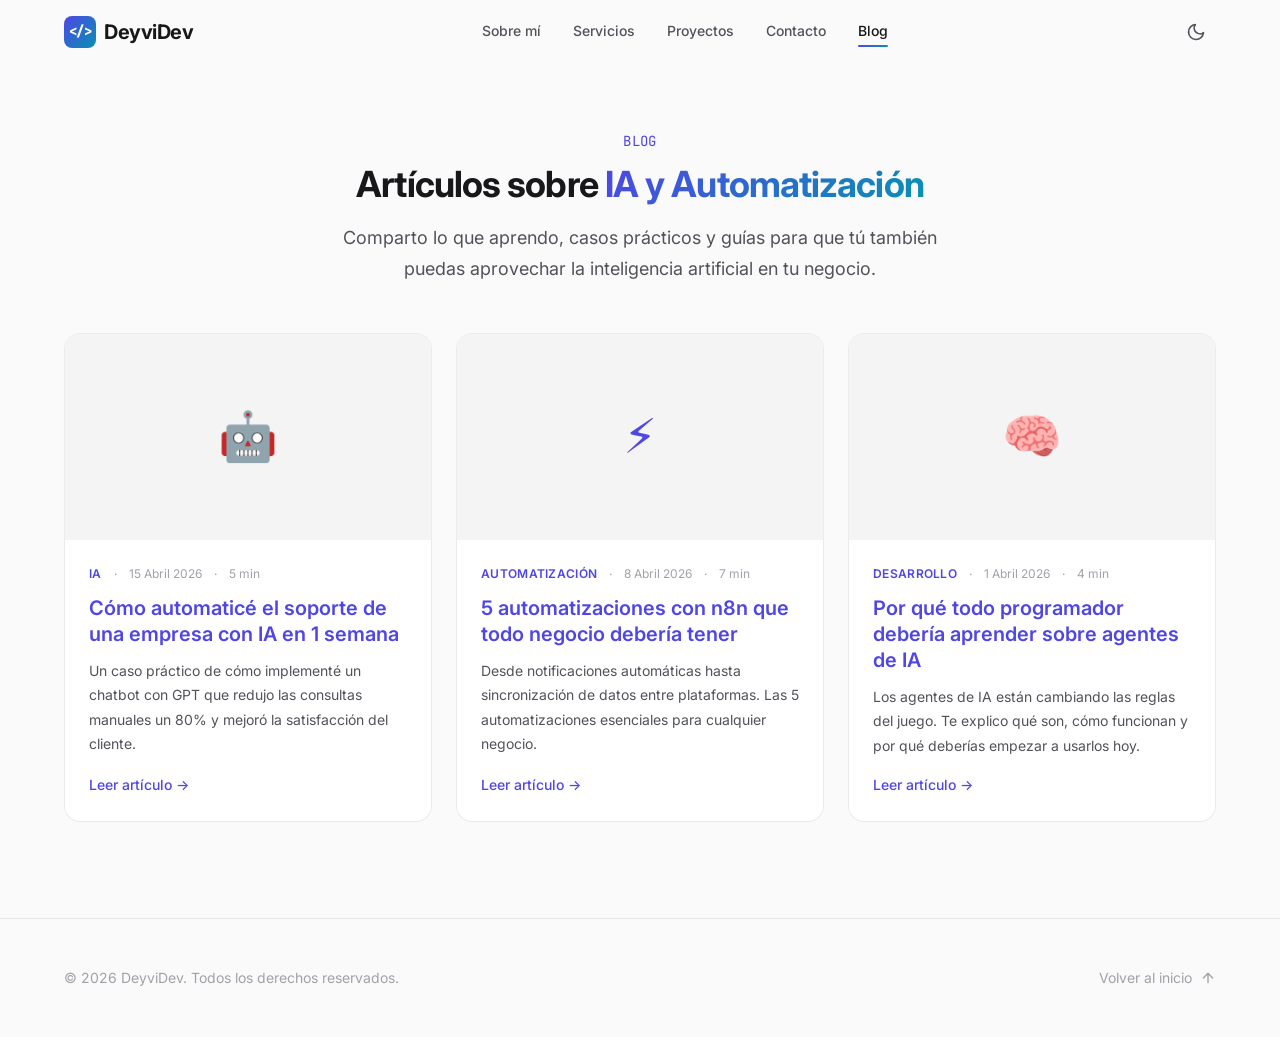
==== blog/index.html @ 37d95450 "Initial commit: portfolio site Static HTML/CSS/JS portfolio, previously deployed manually to Netlify" ====
<!DOCTYPE html>
<html lang="es" data-theme="dark">
<head>
  <meta charset="UTF-8">
  <meta name="viewport" content="width=device-width, initial-scale=1.0">
  <title>Blog — DeyviDev</title>
  <meta name="description" content="Artículos sobre IA, automatizaciones, desarrollo web y tecnología.">

  <link rel="icon" href="data:image/svg+xml,<svg xmlns='http://www.w3.org/2000/svg' viewBox='0 0 100 100'><text y='.9em' font-size='90'>⚡</text></svg>">

  <!-- Google AdSense -->
  <script async src="https://pagead2.googlesyndication.com/pagead/js/adsbygoogle.js?client=ca-pub-6408965175568821"
       crossorigin="anonymous"></script>

  <link rel="preconnect" href="https://fonts.googleapis.com">
  <link rel="preconnect" href="https://fonts.gstatic.com" crossorigin>
  <link href="https://fonts.googleapis.com/css2?family=Inter:wght@400;500;600;700;800&family=JetBrains+Mono:wght@400;500;600;700;800&display=swap" rel="stylesheet">

  <link rel="stylesheet" href="../css/variables.css">
  <link rel="stylesheet" href="../css/styles.css">
  <link rel="stylesheet" href="../css/animations.css">

  <style>
    .blog-hero {
      padding: calc(var(--nav-height) + var(--space-16)) 0 var(--space-12);
      text-align: center;
    }

    .blog-list {
      padding-bottom: var(--space-24);
    }

    .blog-list__grid {
      display: grid;
      grid-template-columns: repeat(auto-fill, minmax(340px, 1fr));
      gap: var(--space-6);
    }

    .blog-list__item {
      background: var(--bg-secondary);
      border: 1px solid var(--border-color);
      border-radius: var(--radius-xl);
      overflow: hidden;
      transition: all var(--duration-normal) var(--ease-out);
      display: flex;
      flex-direction: column;
    }

    .blog-list__item:hover {
      border-color: var(--border-color-hover);
      transform: translateY(-4px);
      box-shadow: var(--shadow-card);
      color: var(--text-primary);
    }

    .blog-list__image {
      width: 100%;
      aspect-ratio: 16/9;
      background: var(--bg-tertiary);
      display: flex;
      align-items: center;
      justify-content: center;
      font-size: 3rem;
    }

    .blog-list__body {
      padding: var(--space-6);
      flex: 1;
      display: flex;
      flex-direction: column;
    }

    .blog-list__meta {
      display: flex;
      gap: var(--space-3);
      font-size: var(--text-xs);
      color: var(--text-tertiary);
      margin-bottom: var(--space-3);
    }

    .blog-list__category {
      color: var(--accent);
      font-weight: 600;
      text-transform: uppercase;
      letter-spacing: var(--tracking-wide);
    }

    .blog-list__title {
      font-size: var(--text-xl);
      font-weight: 600;
      margin-bottom: var(--space-3);
      line-height: var(--leading-snug);
    }

    .blog-list__excerpt {
      color: var(--text-secondary);
      font-size: var(--text-sm);
      line-height: var(--leading-relaxed);
      flex: 1;
    }

    .blog-list__read {
      display: inline-flex;
      align-items: center;
      gap: var(--space-2);
      color: var(--accent);
      font-size: var(--text-sm);
      font-weight: 500;
      margin-top: var(--space-4);
    }

    @media (max-width: 768px) {
      .blog-list__grid {
        grid-template-columns: 1fr;
      }
    }
  </style>
</head>
<body>

  <!-- NAV -->
  <nav class="nav" id="nav">
    <div class="container nav__inner">
      <a href="../index.html" class="nav__logo">
        <span class="nav__logo-icon">&lt;/&gt;</span>
        <span>DeyviDev</span>
      </a>

      <div class="nav__links" id="navLinks">
        <a href="../index.html#about" class="nav__link">Sobre mí</a>
        <a href="../index.html#services" class="nav__link">Servicios</a>
        <a href="../index.html#projects" class="nav__link">Proyectos</a>
        <a href="../index.html#contact" class="nav__link">Contacto</a>
        <a href="index.html" class="nav__link active">Blog</a>
      </div>

      <div class="nav__actions">
        <button class="theme-toggle" id="themeToggle" aria-label="Cambiar tema">
          <svg class="icon-sun" xmlns="http://www.w3.org/2000/svg" width="20" height="20" viewBox="0 0 24 24" fill="none" stroke="currentColor" stroke-width="2" stroke-linecap="round" stroke-linejoin="round"><circle cx="12" cy="12" r="5"/><line x1="12" y1="1" x2="12" y2="3"/><line x1="12" y1="21" x2="12" y2="23"/><line x1="4.22" y1="4.22" x2="5.64" y2="5.64"/><line x1="18.36" y1="18.36" x2="19.78" y2="19.78"/><line x1="1" y1="12" x2="3" y2="12"/><line x1="21" y1="12" x2="23" y2="12"/><line x1="4.22" y1="19.78" x2="5.64" y2="18.36"/><line x1="18.36" y1="5.64" x2="19.78" y2="4.22"/></svg>
          <svg class="icon-moon" xmlns="http://www.w3.org/2000/svg" width="20" height="20" viewBox="0 0 24 24" fill="none" stroke="currentColor" stroke-width="2" stroke-linecap="round" stroke-linejoin="round"><path d="M21 12.79A9 9 0 1 1 11.21 3 7 7 0 0 0 21 12.79z"/></svg>
        </button>
        <button class="nav__hamburger" id="navHamburger" aria-label="Menú">
          <span></span><span></span><span></span>
        </button>
      </div>
    </div>
  </nav>

  <main>
    <section class="blog-hero">
      <div class="container">
        <span class="section__label">Blog</span>
        <h1 class="section__title">Artículos sobre <span class="gradient-text">IA y Automatización</span></h1>
        <p class="section__description">
          Comparto lo que aprendo, casos prácticos y guías para que tú también puedas
          aprovechar la inteligencia artificial en tu negocio.
        </p>
      </div>
    </section>

    <section class="blog-list">
      <div class="container">
        <div class="blog-list__grid">
          <!-- Article 1 -->
          <a href="articulo-ejemplo.html" class="blog-list__item reveal">
            <div class="blog-list__image">🤖</div>
            <div class="blog-list__body">
              <div class="blog-list__meta">
                <span class="blog-list__category">IA</span>
                <span>·</span>
                <span>15 Abril 2026</span>
                <span>·</span>
                <span>5 min</span>
              </div>
              <h2 class="blog-list__title">Cómo automaticé el soporte de una empresa con IA en 1 semana</h2>
              <p class="blog-list__excerpt">
                Un caso práctico de cómo implementé un chatbot con GPT que redujo las consultas
                manuales un 80% y mejoró la satisfacción del cliente.
              </p>
              <span class="blog-list__read">
                Leer artículo →
              </span>
            </div>
          </a>

          <a href="articulo-2.html" class="blog-list__item reveal">
            <div class="blog-list__image">⚡</div>
            <div class="blog-list__body">
              <div class="blog-list__meta">
                <span class="blog-list__category">Automatización</span>
                <span>·</span>
                <span>8 Abril 2026</span>
                <span>·</span>
                <span>7 min</span>
              </div>
              <h2 class="blog-list__title">5 automatizaciones con n8n que todo negocio debería tener</h2>
              <p class="blog-list__excerpt">
                Desde notificaciones automáticas hasta sincronización de datos entre plataformas.
                Las 5 automatizaciones esenciales para cualquier negocio.
              </p>
              <span class="blog-list__read">
                Leer artículo →
              </span>
            </div>
          </a>

          <a href="articulo-3.html" class="blog-list__item reveal">
            <div class="blog-list__image">🧠</div>
            <div class="blog-list__body">
              <div class="blog-list__meta">
                <span class="blog-list__category">Desarrollo</span>
                <span>·</span>
                <span>1 Abril 2026</span>
                <span>·</span>
                <span>4 min</span>
              </div>
              <h2 class="blog-list__title">Por qué todo programador debería aprender sobre agentes de IA</h2>
              <p class="blog-list__excerpt">
                Los agentes de IA están cambiando las reglas del juego. Te explico qué son,
                cómo funcionan y por qué deberías empezar a usarlos hoy.
              </p>
              <span class="blog-list__read">
                Leer artículo →
              </span>
            </div>
          </a>
        </div>
      </div>
    </section>
  </main>

  <footer class="footer">
    <div class="container footer__inner">
      <div class="footer__copyright">© 2026 DeyviDev. Todos los derechos reservados.</div>
      <a href="../index.html" class="footer__back-top">
        Volver al inicio
        <svg xmlns="http://www.w3.org/2000/svg" width="16" height="16" viewBox="0 0 24 24" fill="none" stroke="currentColor" stroke-width="2" stroke-linecap="round" stroke-linejoin="round"><line x1="12" y1="19" x2="12" y2="5"/><polyline points="5 12 12 5 19 12"/></svg>
      </a>
    </div>
  </footer>

  <script>
    // Minimal theme + nav logic for blog pages
    (function() {
      const themeToggle = document.getElementById('themeToggle');
      const html = document.documentElement;
      function getTheme() {
        const s = localStorage.getItem('theme');
        if (s) return s;
        return window.matchMedia('(prefers-color-scheme: light)').matches ? 'light' : 'dark';
      }
      function setTheme(t) { html.setAttribute('data-theme', t); localStorage.setItem('theme', t); }
      setTheme(getTheme());
      themeToggle.addEventListener('click', () => { setTheme(html.getAttribute('data-theme') === 'dark' ? 'light' : 'dark'); });

      const ham = document.getElementById('navHamburger');
      const links = document.getElementById('navLinks');
      ham.addEventListener('click', () => { ham.classList.toggle('active'); links.classList.toggle('open'); });

      window.addEventListener('scroll', () => {
        document.getElementById('nav').classList.toggle('scrolled', window.scrollY > 50);
      }, { passive: true });

      // Reveal on scroll
      const obs = new IntersectionObserver((entries) => {
        entries.forEach(e => { if (e.isIntersecting) { e.target.classList.add('visible'); obs.unobserve(e.target); } });
      }, { rootMargin: '0px 0px -80px 0px', threshold: 0.1 });
      document.querySelectorAll('.reveal').forEach(el => obs.observe(el));
    })();
  </script>
</body>
</html>
---- css/variables.css ----
/* ==========================================================================
   DESIGN TOKENS — Variables CSS (Custom Properties)
   Sistema de colores dual (dark/light), tipografía, espaciados, breakpoints
   ========================================================================== */

:root {
  /* ── Tipografía ──────────────────────────────────────────────── */
  --font-sans: 'Inter', system-ui, -apple-system, sans-serif;
  --font-mono: 'JetBrains Mono', 'Fira Code', monospace;

  --text-xs: clamp(0.7rem, 0.65rem + 0.25vw, 0.75rem);
  --text-sm: clamp(0.8rem, 0.75rem + 0.25vw, 0.875rem);
  --text-base: clamp(0.9rem, 0.85rem + 0.25vw, 1rem);
  --text-lg: clamp(1.05rem, 0.95rem + 0.5vw, 1.125rem);
  --text-xl: clamp(1.15rem, 1rem + 0.75vw, 1.25rem);
  --text-2xl: clamp(1.4rem, 1.1rem + 1.5vw, 1.5rem);
  --text-3xl: clamp(1.7rem, 1.2rem + 2.5vw, 1.875rem);
  --text-4xl: clamp(2rem, 1.3rem + 3.5vw, 2.25rem);
  --text-5xl: clamp(2.5rem, 1.5rem + 5vw, 3rem);
  --text-6xl: clamp(3rem, 1.8rem + 6vw, 3.75rem);

  --leading-tight: 1.15;
  --leading-snug: 1.3;
  --leading-normal: 1.6;
  --leading-relaxed: 1.75;

  --tracking-tight: -0.025em;
  --tracking-normal: 0;
  --tracking-wide: 0.025em;

  /* ── Espaciados ──────────────────────────────────────────────── */
  --space-1: 0.25rem;
  --space-2: 0.5rem;
  --space-3: 0.75rem;
  --space-4: 1rem;
  --space-5: 1.25rem;
  --space-6: 1.5rem;
  --space-8: 2rem;
  --space-10: 2.5rem;
  --space-12: 3rem;
  --space-16: 4rem;
  --space-20: 5rem;
  --space-24: 6rem;
  --space-32: 8rem;

  /* ── Layout ──────────────────────────────────────────────────── */
  --container-sm: 640px;
  --container-md: 768px;
  --container-lg: 1024px;
  --container-xl: 1200px;
  --container-2xl: 1400px;
  --nav-height: 4rem;

  /* ── Bordes & Radios ─────────────────────────────────────────── */
  --radius-sm: 0.375rem;
  --radius-md: 0.5rem;
  --radius-lg: 0.75rem;
  --radius-xl: 1rem;
  --radius-2xl: 1.5rem;
  --radius-full: 9999px;

  /* ── Sombras (se redefinen en cada tema) ─────────────────────── */
  --shadow-sm: 0 1px 2px rgba(0, 0, 0, 0.05);
  --shadow-md: 0 4px 6px -1px rgba(0, 0, 0, 0.1), 0 2px 4px -2px rgba(0, 0, 0, 0.1);
  --shadow-lg: 0 10px 15px -3px rgba(0, 0, 0, 0.1), 0 4px 6px -4px rgba(0, 0, 0, 0.1);
  --shadow-xl: 0 20px 25px -5px rgba(0, 0, 0, 0.1), 0 8px 10px -6px rgba(0, 0, 0, 0.1);

  /* ── Transiciones ────────────────────────────────────────────── */
  --ease-out: cubic-bezier(0.16, 1, 0.3, 1);
  --ease-in-out: cubic-bezier(0.65, 0, 0.35, 1);
  --duration-fast: 150ms;
  --duration-normal: 300ms;
  --duration-slow: 500ms;

  /* ── Z-index scale ───────────────────────────────────────────── */
  --z-behind: -1;
  --z-base: 1;
  --z-dropdown: 100;
  --z-sticky: 200;
  --z-overlay: 300;
  --z-modal: 400;
  --z-toast: 500;
}

/* ==========================================================================
   DARK MODE (por defecto)
   ========================================================================== */

[data-theme="dark"] {
  --bg-primary: #0a0a0f;
  --bg-secondary: #12121a;
  --bg-tertiary: #1a1a28;
  --bg-elevated: #1e1e2e;

  --text-primary: #e4e4e7;
  --text-secondary: #a1a1aa;
  --text-tertiary: #71717a;
  --text-inverse: #18181b;

  --accent: #6366f1;
  --accent-hover: #818cf8;
  --accent-subtle: rgba(99, 102, 241, 0.15);
  --accent-secondary: #22d3ee;
  --accent-secondary-subtle: rgba(34, 211, 238, 0.15);

  --gradient-hero: linear-gradient(135deg, #6366f1, #22d3ee);
  --gradient-text: linear-gradient(135deg, #818cf8, #22d3ee);
  --gradient-card: linear-gradient(145deg, var(--bg-secondary), var(--bg-tertiary));

  --border-color: rgba(255, 255, 255, 0.08);
  --border-color-hover: rgba(255, 255, 255, 0.15);

  --shadow-card: 0 4px 24px rgba(0, 0, 0, 0.4);
  --shadow-glow: 0 0 40px rgba(99, 102, 241, 0.15);

  --nav-bg: rgba(10, 10, 15, 0.85);
  --nav-blur: blur(12px);

  --code-bg: #1e1e2e;
  --tag-bg: rgba(99, 102, 241, 0.12);
  --tag-text: #a5b4fc;

  --success: #34d399;
  --error: #f87171;
  --warning: #fbbf24;
}

/* ==========================================================================
   LIGHT MODE
   ========================================================================== */

[data-theme="light"] {
  --bg-primary: #fafafa;
  --bg-secondary: #ffffff;
  --bg-tertiary: #f4f4f5;
  --bg-elevated: #ffffff;

  --text-primary: #18181b;
  --text-secondary: #52525b;
  --text-tertiary: #a1a1aa;
  --text-inverse: #fafafa;

  --accent: #4f46e5;
  --accent-hover: #6366f1;
  --accent-subtle: rgba(79, 70, 229, 0.08);
  --accent-secondary: #0891b2;
  --accent-secondary-subtle: rgba(8, 145, 178, 0.08);

  --gradient-hero: linear-gradient(135deg, #4f46e5, #0891b2);
  --gradient-text: linear-gradient(135deg, #4f46e5, #0891b2);
  --gradient-card: linear-gradient(145deg, var(--bg-secondary), var(--bg-tertiary));

  --border-color: rgba(0, 0, 0, 0.08);
  --border-color-hover: rgba(0, 0, 0, 0.15);

  --shadow-card: 0 4px 24px rgba(0, 0, 0, 0.08);
  --shadow-glow: 0 0 40px rgba(79, 70, 229, 0.1);

  --nav-bg: rgba(250, 250, 250, 0.85);
  --nav-blur: blur(12px);

  --code-bg: #f4f4f5;
  --tag-bg: rgba(79, 70, 229, 0.08);
  --tag-text: #4f46e5;

  --success: #059669;
  --error: #dc2626;
  --warning: #d97706;
}
---- css/styles.css ----
/* ==========================================================================
   STYLES.CSS — Estilos principales del portafolio
   ========================================================================== */

/* ── Reset & Base ──────────────────────────────────────────────── */
*,
*::before,
*::after {
  margin: 0;
  padding: 0;
  box-sizing: border-box;
}

html {
  scroll-behavior: smooth;
  scroll-padding-top: var(--nav-height);
  -webkit-text-size-adjust: 100%;
}

body {
  font-family: var(--font-sans);
  font-size: var(--text-base);
  line-height: var(--leading-normal);
  color: var(--text-primary);
  background-color: var(--bg-primary);
  -webkit-font-smoothing: antialiased;
  -moz-osx-font-smoothing: grayscale;
  transition: background-color var(--duration-normal) var(--ease-out),
              color var(--duration-normal) var(--ease-out);
  overflow-x: hidden;
}

img {
  max-width: 100%;
  height: auto;
  display: block;
}

a {
  color: var(--accent);
  text-decoration: none;
  transition: color var(--duration-fast) var(--ease-out);
}

a:hover {
  color: var(--accent-hover);
}

button {
  font-family: inherit;
  cursor: pointer;
  border: none;
  background: none;
  font-size: inherit;
}

ul, ol {
  list-style: none;
}

::selection {
  background-color: var(--accent);
  color: var(--text-inverse);
}

/* ── Container ─────────────────────────────────────────────────── */
.container {
  width: 100%;
  max-width: var(--container-xl);
  margin: 0 auto;
  padding: 0 var(--space-6);
}

/* ── Section ───────────────────────────────────────────────────── */
.section {
  padding: var(--space-24) 0;
}

.section__header {
  text-align: center;
  margin-bottom: var(--space-16);
}

.section__label {
  display: inline-block;
  font-family: var(--font-mono);
  font-size: var(--text-sm);
  color: var(--accent);
  letter-spacing: var(--tracking-wide);
  text-transform: uppercase;
  margin-bottom: var(--space-3);
}

.section__title {
  font-size: var(--text-4xl);
  font-weight: 700;
  line-height: var(--leading-tight);
  letter-spacing: var(--tracking-tight);
  margin-bottom: var(--space-4);
}

.section__description {
  font-size: var(--text-lg);
  color: var(--text-secondary);
  max-width: 600px;
  margin: 0 auto;
  line-height: var(--leading-relaxed);
}

/* ── Gradient Text ─────────────────────────────────────────────── */
.gradient-text {
  background: var(--gradient-text);
  -webkit-background-clip: text;
  background-clip: text;
  -webkit-text-fill-color: transparent;
}

/* ── Buttons ───────────────────────────────────────────────────── */
.btn {
  display: inline-flex;
  align-items: center;
  gap: var(--space-2);
  padding: var(--space-3) var(--space-6);
  border-radius: var(--radius-lg);
  font-weight: 500;
  font-size: var(--text-base);
  transition: all var(--duration-normal) var(--ease-out);
  position: relative;
  overflow: hidden;
}

.btn--primary {
  background: var(--gradient-hero);
  color: #fff;
  box-shadow: 0 4px 15px rgba(99, 102, 241, 0.3);
}

.btn--primary:hover {
  transform: translateY(-2px);
  box-shadow: 0 8px 25px rgba(99, 102, 241, 0.4);
  color: #fff;
}

.btn--secondary {
  background: transparent;
  color: var(--text-primary);
  border: 1px solid var(--border-color);
}

.btn--secondary:hover {
  border-color: var(--accent);
  color: var(--accent);
  transform: translateY(-2px);
}

.btn--sm {
  padding: var(--space-2) var(--space-4);
  font-size: var(--text-sm);
  border-radius: var(--radius-md);
}

/* ── Navigation ────────────────────────────────────────────────── */
.nav {
  position: fixed;
  top: 0;
  left: 0;
  right: 0;
  height: var(--nav-height);
  z-index: var(--z-sticky);
  background: var(--nav-bg);
  backdrop-filter: var(--nav-blur);
  -webkit-backdrop-filter: var(--nav-blur);
  border-bottom: 1px solid transparent;
  transition: border-color var(--duration-normal) var(--ease-out),
              background var(--duration-normal) var(--ease-out);
}

.nav.scrolled {
  border-bottom-color: var(--border-color);
}

.nav__inner {
  display: flex;
  align-items: center;
  justify-content: space-between;
  height: 100%;
}

.nav__logo {
  font-size: var(--text-xl);
  font-weight: 700;
  color: var(--text-primary);
  letter-spacing: var(--tracking-tight);
  display: flex;
  align-items: center;
  gap: var(--space-2);
}

.nav__logo:hover {
  color: var(--text-primary);
}

.nav__logo-icon {
  width: 32px;
  height: 32px;
  background: var(--gradient-hero);
  border-radius: var(--radius-md);
  display: flex;
  align-items: center;
  justify-content: center;
  color: #fff;
  font-size: var(--text-sm);
  font-weight: 800;
  font-family: var(--font-mono);
}

.nav__links {
  display: flex;
  align-items: center;
  gap: var(--space-8);
}

.nav__link {
  font-size: var(--text-sm);
  color: var(--text-secondary);
  font-weight: 500;
  position: relative;
  transition: color var(--duration-fast) var(--ease-out);
}

.nav__link::after {
  content: '';
  position: absolute;
  bottom: -4px;
  left: 0;
  width: 0;
  height: 2px;
  background: var(--gradient-hero);
  border-radius: var(--radius-full);
  transition: width var(--duration-normal) var(--ease-out);
}

.nav__link:hover,
.nav__link.active {
  color: var(--text-primary);
}

.nav__link:hover::after,
.nav__link.active::after {
  width: 100%;
}

.nav__actions {
  display: flex;
  align-items: center;
  gap: var(--space-4);
}

/* Theme Toggle */
.theme-toggle {
  width: 40px;
  height: 40px;
  border-radius: var(--radius-lg);
  display: flex;
  align-items: center;
  justify-content: center;
  color: var(--text-secondary);
  transition: all var(--duration-fast) var(--ease-out);
  background: transparent;
}

.theme-toggle:hover {
  color: var(--text-primary);
  background: var(--accent-subtle);
}

.theme-toggle svg {
  width: 20px;
  height: 20px;
  transition: transform var(--duration-normal) var(--ease-out);
}

.theme-toggle:hover svg {
  transform: rotate(15deg);
}

[data-theme="dark"] .theme-toggle .icon-sun { display: block; }
[data-theme="dark"] .theme-toggle .icon-moon { display: none; }
[data-theme="light"] .theme-toggle .icon-sun { display: none; }
[data-theme="light"] .theme-toggle .icon-moon { display: block; }

/* Mobile Menu Toggle */
.nav__hamburger {
  display: none;
  flex-direction: column;
  justify-content: center;
  gap: 5px;
  width: 40px;
  height: 40px;
  padding: 8px;
  border-radius: var(--radius-lg);
  transition: background var(--duration-fast) var(--ease-out);
}

.nav__hamburger:hover {
  background: var(--accent-subtle);
}

.nav__hamburger span {
  display: block;
  width: 100%;
  height: 2px;
  background: var(--text-primary);
  border-radius: var(--radius-full);
  transition: all var(--duration-normal) var(--ease-out);
  transform-origin: center;
}

.nav__hamburger.active span:nth-child(1) {
  transform: translateY(7px) rotate(45deg);
}
.nav__hamburger.active span:nth-child(2) {
  opacity: 0;
}
.nav__hamburger.active span:nth-child(3) {
  transform: translateY(-7px) rotate(-45deg);
}

/* ── Hero ──────────────────────────────────────────────────────── */
.hero {
  min-height: 100vh;
  display: flex;
  align-items: center;
  position: relative;
  overflow: hidden;
  padding-top: var(--nav-height);
}

.hero__bg {
  position: absolute;
  inset: 0;
  z-index: var(--z-behind);
  overflow: hidden;
}

.hero__grid {
  position: absolute;
  inset: 0;
  background-image:
    linear-gradient(var(--border-color) 1px, transparent 1px),
    linear-gradient(90deg, var(--border-color) 1px, transparent 1px);
  background-size: 60px 60px;
  mask-image: radial-gradient(ellipse at center, black 30%, transparent 70%);
  -webkit-mask-image: radial-gradient(ellipse at center, black 30%, transparent 70%);
}

.hero__glow {
  position: absolute;
  width: 600px;
  height: 600px;
  border-radius: 50%;
  filter: blur(120px);
  opacity: 0.15;
}

.hero__glow--1 {
  top: -200px;
  right: -100px;
  background: var(--accent);
}

.hero__glow--2 {
  bottom: -200px;
  left: -100px;
  background: var(--accent-secondary);
}

.hero__content {
  position: relative;
  z-index: var(--z-base);
  display: grid;
  grid-template-columns: 1fr 1fr;
  gap: var(--space-16);
  align-items: center;
}

/* ── Hero Text (columna izquierda) ─────────────── */
.hero__text {
  display: flex;
  flex-direction: column;
}

.hero__badge {
  display: inline-flex;
  align-items: center;
  gap: var(--space-2);
  padding: var(--space-2) var(--space-4);
  background: var(--accent-subtle);
  border: 1px solid var(--border-color);
  border-radius: var(--radius-full);
  font-size: var(--text-sm);
  color: var(--accent);
  font-family: var(--font-mono);
  margin-bottom: var(--space-8);
}

.hero__badge-dot {
  width: 8px;
  height: 8px;
  background: var(--success);
  border-radius: 50%;
  animation: pulse-dot 2s ease-in-out infinite;
}

.hero__title {
  font-size: var(--text-6xl);
  font-weight: 800;
  line-height: var(--leading-tight);
  letter-spacing: var(--tracking-tight);
  margin-bottom: var(--space-6);
}

.hero__subtitle {
  font-size: var(--text-xl);
  color: var(--text-secondary);
  line-height: var(--leading-relaxed);
  margin-bottom: var(--space-10);
  max-width: 600px;
}

.hero__cta {
  display: flex;
  flex-wrap: wrap;
  gap: var(--space-4);
  margin-bottom: var(--space-16);
}

.hero__stats {
  display: flex;
  gap: var(--space-12);
}

.hero__stat {
  text-align: center;
}

.hero__stat-value {
  font-size: var(--text-3xl);
  font-weight: 700;
  color: var(--text-primary);
  font-family: var(--font-mono);
}

.hero__stat-label {
  font-size: var(--text-sm);
  color: var(--text-tertiary);
  margin-top: var(--space-1);
}

@keyframes pulse-dot {
  0%, 100% { opacity: 1; }
  50% { opacity: 0.4; }
}

/* ── Hero Visual (columna derecha) ─────────────── */
.hero__visual {
  position: relative;
  padding: var(--space-10) var(--space-6) var(--space-6);
}

/* Terminal */
.hero__terminal {
  background: var(--bg-secondary);
  border: 1px solid var(--border-color);
  border-radius: var(--radius-xl);
  overflow: hidden;
  box-shadow: var(--shadow-xl), 0 0 60px rgba(99,102,241,0.08);
}

.hero__terminal-header {
  display: flex;
  align-items: center;
  padding: var(--space-3) var(--space-4);
  background: var(--bg-tertiary);
  border-bottom: 1px solid var(--border-color);
  gap: var(--space-3);
}

.hero__terminal-dots {
  display: flex;
  gap: 6px;
  flex-shrink: 0;
}

.hero__terminal-dots span {
  width: 12px;
  height: 12px;
  border-radius: 50%;
  display: block;
}

.hero__terminal-dots span:nth-child(1) { background: #ff5f57; }
.hero__terminal-dots span:nth-child(2) { background: #febc2e; }
.hero__terminal-dots span:nth-child(3) { background: #28c840; }

.hero__terminal-title {
  font-family: var(--font-mono);
  font-size: var(--text-xs);
  color: var(--text-tertiary);
  margin: 0 auto;
}

.hero__terminal-body {
  padding: var(--space-5) var(--space-6);
}

.hero__terminal-body pre {
  font-family: var(--font-mono);
  font-size: 0.78rem;
  line-height: 1.75;
  color: var(--text-secondary);
  overflow: hidden;
  white-space: pre;
}

/* Syntax highlighting */
.c-cmt { color: #6b7280; font-style: italic; }
.c-kw  { color: var(--accent); font-weight: 600; }
.c-fn  { color: #f59e0b; }
.c-str { color: #10b981; }
.c-num { color: #f97316; }
.c-op  { color: var(--text-tertiary); }

/* Floating badges */
.hero__float {
  position: absolute;
  display: flex;
  align-items: center;
  gap: var(--space-2);
  padding: var(--space-2) var(--space-4);
  background: var(--bg-primary);
  border: 1px solid var(--border-color);
  border-radius: var(--radius-full);
  font-size: var(--text-xs);
  font-weight: 500;
  color: var(--text-primary);
  box-shadow: var(--shadow-md);
  white-space: nowrap;
  z-index: 2;
}

.hero__float--1 {
  top: 0;
  right: 16px;
  animation: hero-float-up 3.5s ease-in-out infinite;
}

.hero__float--2 {
  bottom: 64px;
  left: -8px;
  animation: hero-float-down 3.5s ease-in-out infinite 1.2s;
}

.hero__float--3 {
  bottom: 4px;
  right: 32px;
  animation: hero-float-up 3.5s ease-in-out infinite 2.4s;
}

@keyframes hero-float-up {
  0%, 100% { transform: translateY(0); }
  50% { transform: translateY(-8px); }
}

@keyframes hero-float-down {
  0%, 100% { transform: translateY(0); }
  50% { transform: translateY(8px); }
}

/* Metric card */
.hero__metric-card {
  position: absolute;
  top: 0;
  left: 0;
  display: flex;
  align-items: center;
  gap: var(--space-3);
  padding: var(--space-3) var(--space-5);
  background: var(--accent);
  color: #fff;
  border-radius: var(--radius-xl);
  box-shadow: 0 8px 28px rgba(99, 102, 241, 0.45);
  z-index: 2;
  animation: hero-float-down 4s ease-in-out infinite 0.6s;
}

.hero__metric-icon {
  font-size: 1.25rem;
  line-height: 1;
}

.hero__metric-value {
  font-size: var(--text-2xl);
  font-weight: 800;
  font-family: var(--font-mono);
  line-height: 1;
}

.hero__metric-label {
  font-size: var(--text-xs);
  opacity: 0.88;
  margin-top: 2px;
}

/* ── About ─────────────────────────────────────────────────────── */
.about__grid {
  display: grid;
  grid-template-columns: 1fr 1.2fr;
  gap: var(--space-16);
  align-items: center;
}

/* Brand visual (reemplaza el avatar personal) */
.about__brand-visual {
  display: flex;
  flex-direction: column;
  gap: var(--space-5);
}

.about__brand-card {
  background: var(--gradient-card);
  border: 1px solid var(--border-color);
  border-radius: var(--radius-2xl);
  padding: var(--space-10) var(--space-8);
  text-align: center;
  position: relative;
  overflow: hidden;
}

.about__brand-card::before {
  content: '';
  position: absolute;
  top: -60px;
  right: -60px;
  width: 220px;
  height: 220px;
  background: var(--accent);
  border-radius: 50%;
  opacity: 0.07;
}

.about__brand-card::after {
  content: '';
  position: absolute;
  bottom: -50px;
  left: -50px;
  width: 180px;
  height: 180px;
  background: var(--accent-secondary);
  border-radius: 50%;
  opacity: 0.07;
}

.about__brand-logo {
  font-family: var(--font-mono);
  font-size: var(--text-4xl);
  font-weight: 800;
  color: var(--accent);
  margin-bottom: var(--space-3);
  line-height: 1;
}

.about__brand-name {
  font-size: var(--text-2xl);
  font-weight: 800;
  margin-bottom: var(--space-2);
}

.about__brand-tagline {
  font-size: var(--text-sm);
  color: var(--text-tertiary);
  font-family: var(--font-mono);
  letter-spacing: var(--tracking-wide);
}

/* Métricas 2x2 */
.about__metrics {
  display: grid;
  grid-template-columns: 1fr 1fr;
  gap: var(--space-4);
}

.about__metric {
  background: var(--bg-secondary);
  border: 1px solid var(--border-color);
  border-radius: var(--radius-xl);
  padding: var(--space-5) var(--space-4);
  text-align: center;
  transition: transform var(--duration-fast) var(--ease-out),
              box-shadow var(--duration-fast) var(--ease-out);
}

.about__metric:hover {
  transform: translateY(-3px);
  box-shadow: var(--shadow-md);
}

.about__metric-num {
  font-size: var(--text-2xl);
  font-weight: 800;
  font-family: var(--font-mono);
  color: var(--accent);
  line-height: 1;
  margin-bottom: var(--space-1);
}

.about__metric-txt {
  font-size: var(--text-sm);
  color: var(--text-tertiary);
}

.about__text h3 {
  font-size: var(--text-3xl);
  font-weight: 700;
  margin-bottom: var(--space-6);
  line-height: var(--leading-snug);
}

.about__text p {
  color: var(--text-secondary);
  margin-bottom: var(--space-6);
  line-height: var(--leading-relaxed);
}

.about__stack {
  margin-top: var(--space-8);
}

.about__stack-title {
  font-size: var(--text-sm);
  font-weight: 600;
  text-transform: uppercase;
  letter-spacing: var(--tracking-wide);
  color: var(--text-tertiary);
  margin-bottom: var(--space-4);
}

.about__stack-grid {
  display: flex;
  flex-wrap: wrap;
  gap: var(--space-3);
}

.stack-tag {
  display: inline-flex;
  align-items: center;
  gap: var(--space-2);
  padding: var(--space-2) var(--space-3);
  background: var(--tag-bg);
  color: var(--tag-text);
  border-radius: var(--radius-md);
  font-size: var(--text-sm);
  font-family: var(--font-mono);
  transition: transform var(--duration-fast) var(--ease-out);
}

.stack-tag:hover {
  transform: translateY(-2px);
}

/* ── Services ──────────────────────────────────────────────────── */
.services__grid {
  display: grid;
  grid-template-columns: repeat(auto-fit, minmax(280px, 1fr));
  gap: var(--space-6);
}

.service-card {
  padding: var(--space-8);
  background: var(--bg-secondary);
  border: 1px solid var(--border-color);
  border-radius: var(--radius-xl);
  transition: all var(--duration-normal) var(--ease-out);
  position: relative;
  overflow: hidden;
}

.service-card::before {
  content: '';
  position: absolute;
  top: 0;
  left: 0;
  right: 0;
  height: 3px;
  background: var(--gradient-hero);
  opacity: 0;
  transition: opacity var(--duration-normal) var(--ease-out);
}

.service-card:hover {
  border-color: var(--border-color-hover);
  transform: translateY(-4px);
  box-shadow: var(--shadow-card);
}

.service-card:hover::before {
  opacity: 1;
}

.service-card__icon {
  width: 48px;
  height: 48px;
  background: var(--accent-subtle);
  border-radius: var(--radius-lg);
  display: flex;
  align-items: center;
  justify-content: center;
  margin-bottom: var(--space-5);
  color: var(--accent);
}

.service-card__icon svg {
  width: 24px;
  height: 24px;
}

.service-card__title {
  font-size: var(--text-xl);
  font-weight: 600;
  margin-bottom: var(--space-3);
}

.service-card__description {
  color: var(--text-secondary);
  line-height: var(--leading-relaxed);
  font-size: var(--text-sm);
}

/* ── Projects ──────────────────────────────────────────────────── */
.projects__filters {
  display: flex;
  flex-wrap: wrap;
  justify-content: center;
  gap: var(--space-3);
  margin-bottom: var(--space-10);
}

.filter-btn {
  padding: var(--space-2) var(--space-5);
  border-radius: var(--radius-full);
  font-size: var(--text-sm);
  font-weight: 500;
  color: var(--text-secondary);
  border: 1px solid var(--border-color);
  background: transparent;
  transition: all var(--duration-fast) var(--ease-out);
}

.filter-btn:hover {
  border-color: var(--accent);
  color: var(--accent);
}

.filter-btn.active {
  background: var(--accent);
  color: #fff;
  border-color: var(--accent);
}

.projects__grid {
  display: grid;
  grid-template-columns: repeat(auto-fill, minmax(350px, 1fr));
  gap: var(--space-6);
}

.project-card {
  background: var(--bg-secondary);
  border: 1px solid var(--border-color);
  border-radius: var(--radius-xl);
  overflow: hidden;
  transition: all var(--duration-normal) var(--ease-out);
}

.project-card:hover {
  border-color: var(--border-color-hover);
  transform: translateY(-4px);
  box-shadow: var(--shadow-card);
}

.project-card__image {
  width: 100%;
  aspect-ratio: 16 / 10;
  background: var(--bg-tertiary);
  position: relative;
  overflow: hidden;
}

.project-card__image img {
  width: 100%;
  height: 100%;
  object-fit: cover;
  object-position: center;
  display: block;
  transition: transform var(--duration-slow) var(--ease-out);
}

.project-card:hover .project-card__image img {
  transform: scale(1.04);
}

.project-card__overlay {
  position: absolute;
  inset: 0;
  background: rgba(0, 0, 0, 0.6);
  display: flex;
  align-items: center;
  justify-content: center;
  gap: var(--space-4);
  opacity: 0;
  transition: opacity var(--duration-normal) var(--ease-out);
}

.project-card:hover .project-card__overlay {
  opacity: 1;
}

.project-card__body {
  padding: var(--space-6);
}

.project-card__title {
  font-size: var(--text-lg);
  font-weight: 600;
  margin-bottom: var(--space-2);
}

.project-card__description {
  color: var(--text-secondary);
  font-size: var(--text-sm);
  line-height: var(--leading-relaxed);
  margin-bottom: var(--space-4);
}

.project-card__tags {
  display: flex;
  flex-wrap: wrap;
  gap: var(--space-2);
}

.project-card__tag {
  padding: var(--space-1) var(--space-3);
  background: var(--tag-bg);
  color: var(--tag-text);
  border-radius: var(--radius-full);
  font-size: var(--text-xs);
  font-family: var(--font-mono);
}

/* ── Testimonials ──────────────────────────────────────────────── */
.testimonials__carousel {
  position: relative;
  max-width: 800px;
  margin: 0 auto;
  overflow: hidden;
}

.testimonials__track {
  display: flex;
  transition: transform var(--duration-slow) var(--ease-out);
}

.testimonial-card {
  min-width: 100%;
  padding: var(--space-6) var(--space-8);
  text-align: center;
}

.testimonial-card__quote {
  font-size: var(--text-lg);
  line-height: var(--leading-relaxed);
  color: var(--text-primary);
  margin-bottom: var(--space-5);
  font-style: italic;
  position: relative;
}

.testimonial-card__quote::before {
  content: '"';
  font-size: 3.5rem;
  color: var(--accent);
  opacity: 0.3;
  position: absolute;
  top: -16px;
  left: 50%;
  transform: translateX(-50%);
  font-family: Georgia, serif;
  line-height: 1;
}

.testimonial-card__author {
  display: flex;
  align-items: center;
  justify-content: center;
  gap: var(--space-4);
}

.testimonial-card__avatar {
  width: 48px;
  height: 48px;
  border-radius: 50%;
  background: var(--gradient-hero);
  display: flex;
  align-items: center;
  justify-content: center;
  font-weight: 700;
  color: #fff;
  font-size: var(--text-sm);
}

.testimonial-card__info {
  text-align: left;
}

.testimonial-card__name {
  font-weight: 600;
  font-size: var(--text-base);
}

.testimonial-card__role {
  font-size: var(--text-sm);
  color: var(--text-tertiary);
}

.testimonials__dots {
  display: flex;
  justify-content: center;
  gap: var(--space-2);
  margin-top: var(--space-4);
}

/* Ocultar temporalmente la sección de blog */
section#blog {
  display: none;
}

.testimonials__dot {
  width: 10px;
  height: 10px;
  border-radius: 50%;
  background: var(--border-color);
  transition: all var(--duration-fast) var(--ease-out);
  cursor: pointer;
  border: none;
  padding: 0;
}

.testimonials__dot.active {
  background: var(--accent);
  width: 30px;
  border-radius: var(--radius-full);
}

/* ── Blog Preview ──────────────────────────────────────────────── */
.blog__grid {
  display: grid;
  grid-template-columns: repeat(auto-fill, minmax(320px, 1fr));
  gap: var(--space-6);
}

.blog-card {
  background: var(--bg-secondary);
  border: 1px solid var(--border-color);
  border-radius: var(--radius-xl);
  overflow: hidden;
  transition: all var(--duration-normal) var(--ease-out);
  display: flex;
  flex-direction: column;
}

.blog-card:hover {
  border-color: var(--border-color-hover);
  transform: translateY(-4px);
  box-shadow: var(--shadow-card);
  color: var(--text-primary);
}

.blog-card__image {
  width: 100%;
  aspect-ratio: 16 / 9;
  background: var(--bg-tertiary);
  display: flex;
  align-items: center;
  justify-content: center;
  font-size: 2.5rem;
}

.blog-card__body {
  padding: var(--space-6);
  flex: 1;
  display: flex;
  flex-direction: column;
}

.blog-card__meta {
  display: flex;
  align-items: center;
  gap: var(--space-3);
  font-size: var(--text-xs);
  color: var(--text-tertiary);
  margin-bottom: var(--space-3);
}

.blog-card__category {
  color: var(--accent);
  font-weight: 600;
  text-transform: uppercase;
  letter-spacing: var(--tracking-wide);
}

.blog-card__title {
  font-size: var(--text-lg);
  font-weight: 600;
  margin-bottom: var(--space-3);
  line-height: var(--leading-snug);
}

.blog-card__excerpt {
  color: var(--text-secondary);
  font-size: var(--text-sm);
  line-height: var(--leading-relaxed);
  flex: 1;
}

.blog-card__read-more {
  display: inline-flex;
  align-items: center;
  gap: var(--space-2);
  font-size: var(--text-sm);
  font-weight: 500;
  color: var(--accent);
  margin-top: var(--space-4);
  transition: gap var(--duration-fast) var(--ease-out);
}

.blog-card:hover .blog-card__read-more {
  gap: var(--space-3);
}

/* ── Contact ───────────────────────────────────────────────────── */
.contact__grid {
  display: grid;
  grid-template-columns: 1fr 1.2fr;
  gap: var(--space-12);
  align-items: start;
}

.contact__info {
  padding: var(--space-8);
}

.contact__info h3 {
  font-size: var(--text-3xl);
  font-weight: 700;
  margin-bottom: var(--space-4);
}

.contact__info p {
  color: var(--text-secondary);
  line-height: var(--leading-relaxed);
  margin-bottom: var(--space-8);
}

.contact__methods {
  display: flex;
  flex-direction: column;
  gap: var(--space-5);
}

.contact__method {
  display: flex;
  align-items: center;
  gap: var(--space-4);
}

.contact__method-icon {
  width: 44px;
  height: 44px;
  background: var(--accent-subtle);
  border-radius: var(--radius-lg);
  display: flex;
  align-items: center;
  justify-content: center;
  color: var(--accent);
  flex-shrink: 0;
}

.contact__method-icon svg {
  width: 20px;
  height: 20px;
}

.contact__method-label {
  font-size: var(--text-xs);
  color: var(--text-tertiary);
  text-transform: uppercase;
  letter-spacing: var(--tracking-wide);
}

.contact__method-value {
  font-weight: 500;
  color: var(--text-primary);
}

.contact__form-wrapper {
  background: var(--bg-secondary);
  border: 1px solid var(--border-color);
  border-radius: var(--radius-2xl);
  padding: var(--space-10);
}

.contact__form {
  display: flex;
  flex-direction: column;
  gap: var(--space-5);
}

.form-group {
  display: flex;
  flex-direction: column;
  gap: var(--space-2);
}

.form-group label {
  font-size: var(--text-sm);
  font-weight: 500;
  color: var(--text-secondary);
}

.form-group input,
.form-group textarea,
.form-group select {
  width: 100%;
  padding: var(--space-3) var(--space-4);
  background: var(--bg-tertiary);
  border: 1px solid var(--border-color);
  border-radius: var(--radius-lg);
  color: var(--text-primary);
  font-family: var(--font-sans);
  font-size: var(--text-base);
  transition: border-color var(--duration-fast) var(--ease-out),
              box-shadow var(--duration-fast) var(--ease-out);
  outline: none;
}

.form-group input:focus,
.form-group textarea:focus,
.form-group select:focus {
  border-color: var(--accent);
  box-shadow: 0 0 0 3px var(--accent-subtle);
}

.form-group textarea {
  min-height: 140px;
  resize: vertical;
}

.form-group select {
  cursor: pointer;
  appearance: none;
  background-image: url("data:image/svg+xml,%3Csvg xmlns='http://www.w3.org/2000/svg' width='16' height='16' viewBox='0 0 24 24' fill='none' stroke='%2371717a' stroke-width='2' stroke-linecap='round' stroke-linejoin='round'%3E%3Cpath d='m6 9 6 6 6-6'/%3E%3C/svg%3E");
  background-repeat: no-repeat;
  background-position: right 12px center;
  padding-right: var(--space-10);
}

.form-row {
  display: grid;
  grid-template-columns: 1fr 1fr;
  gap: var(--space-5);
}

.form-success {
  display: none;
  text-align: center;
  padding: var(--space-10);
}

.form-success.visible {
  display: block;
}

.form-success__icon {
  width: 64px;
  height: 64px;
  background: rgba(52, 211, 153, 0.1);
  border-radius: 50%;
  display: flex;
  align-items: center;
  justify-content: center;
  margin: 0 auto var(--space-5);
  color: var(--success);
}

.form-success__icon svg {
  width: 32px;
  height: 32px;
}

.form-success h4 {
  font-size: var(--text-xl);
  margin-bottom: var(--space-2);
}

.form-success p {
  color: var(--text-secondary);
}

/* ── Footer ────────────────────────────────────────────────────── */
.footer {
  border-top: 1px solid var(--border-color);
  padding: var(--space-12) 0;
}

.footer__inner {
  display: flex;
  align-items: center;
  justify-content: space-between;
  flex-wrap: wrap;
  gap: var(--space-6);
}

.footer__copyright {
  font-size: var(--text-sm);
  color: var(--text-tertiary);
}

.footer__social {
  display: flex;
  gap: var(--space-4);
}

.footer__social-link {
  width: 40px;
  height: 40px;
  border-radius: var(--radius-lg);
  border: 1px solid var(--border-color);
  display: flex;
  align-items: center;
  justify-content: center;
  color: var(--text-secondary);
  transition: all var(--duration-fast) var(--ease-out);
}

.footer__social-link:hover {
  border-color: var(--accent);
  color: var(--accent);
  transform: translateY(-2px);
}

.footer__social-link svg {
  width: 18px;
  height: 18px;
}

.footer__back-top {
  display: flex;
  align-items: center;
  gap: var(--space-2);
  font-size: var(--text-sm);
  color: var(--text-tertiary);
  transition: color var(--duration-fast) var(--ease-out);
}

.footer__back-top:hover {
  color: var(--accent);
}

/* ── Responsive ────────────────────────────────────────────────── */
@media (max-width: 1024px) {
  .about__grid {
    grid-template-columns: 1fr;
    gap: var(--space-10);
  }

  .about__brand-visual {
    max-width: 480px;
    margin: 0 auto;
    width: 100%;
  }

  .about__metrics {
    grid-template-columns: repeat(4, 1fr);
  }

  .contact__grid {
    grid-template-columns: 1fr;
  }

  .hero__content {
    grid-template-columns: 1fr;
  }

  .hero__visual {
    display: none;
  }
}

@media (max-width: 768px) {
  .section {
    padding: var(--space-16) 0;
  }

  .nav__links {
    position: fixed;
    top: var(--nav-height);
    left: 0;
    right: 0;
    bottom: 0;
    background: var(--bg-primary);
    flex-direction: column;
    align-items: center;
    justify-content: center;
    gap: var(--space-8);
    opacity: 0;
    visibility: hidden;
    transition: all var(--duration-normal) var(--ease-out);
  }

  .nav__links.open {
    opacity: 1;
    visibility: visible;
  }

  .nav__links .nav__link {
    font-size: var(--text-2xl);
  }

  .nav__hamburger {
    display: flex;
  }

  .hero__title {
    font-size: var(--text-4xl);
  }

  .hero__stats {
    gap: var(--space-6);
  }

  .projects__grid {
    grid-template-columns: 1fr;
  }

  .form-row {
    grid-template-columns: 1fr;
  }

  .footer__inner {
    flex-direction: column;
    text-align: center;
  }

  .blog__grid {
    grid-template-columns: 1fr;
  }
}

@media (max-width: 480px) {
  .container {
    padding: 0 var(--space-4);
  }

  .hero__stats {
    flex-direction: column;
    gap: var(--space-4);
    align-items: flex-start;
  }

  .hero__cta {
    flex-direction: column;
  }

  .hero__cta .btn {
    text-align: center;
    justify-content: center;
  }

  .services__grid {
    grid-template-columns: 1fr;
  }
}

/* ── Project Card WIP ───────────────────────────────────────────── */
.project-card--wip {
  opacity: 0.75;
}

.project-card--wip:hover {
  opacity: 1;
}

.project-card__image {
  position: relative;
}

.project-card__wip-badge {
  position: absolute;
  top: var(--space-3);
  right: var(--space-3);
  background: rgba(234, 179, 8, 0.15);
  color: #ca8a04;
  border: 1px solid rgba(234, 179, 8, 0.35);
  border-radius: var(--radius-full);
  padding: var(--space-1) var(--space-3);
  font-size: var(--text-xs);
  font-weight: 600;
  letter-spacing: var(--tracking-wide);
  pointer-events: none;
  z-index: 2;
}

[data-theme="dark"] .project-card__wip-badge {
  background: rgba(234, 179, 8, 0.12);
  color: #fbbf24;
  border-color: rgba(234, 179, 8, 0.3);
}

/* ── About Avatar ───────────────────────────────────────────────── */
.about__avatar {
  width: 100%;
  max-width: 380px;
  border-radius: var(--radius-2xl);
  border: 1px solid var(--border-color);
  background: var(--bg-secondary);
  display: block;
}

/* ── Section Alt Background ─────────────────────────────────────── */
.section--alt {
  background: var(--bg-secondary);
}

/* ── Process Section ────────────────────────────────────────────── */
.process__steps {
  display: grid;
  grid-template-columns: repeat(4, 1fr);
  gap: var(--space-6);
  position: relative;
}

.process__steps::before {
  content: '';
  position: absolute;
  top: 60px;
  left: calc(12.5% + var(--space-8));
  right: calc(12.5% + var(--space-8));
  height: 1px;
  background: var(--gradient-hero);
  opacity: 0.25;
  pointer-events: none;
}

.process__step {
  background: var(--bg-elevated);
  border: 1px solid var(--border-color);
  border-radius: var(--radius-xl);
  padding: var(--space-8) var(--space-6);
  text-align: center;
  transition: all var(--duration-normal) var(--ease-out);
}

.process__step:hover {
  border-color: var(--accent);
  transform: translateY(-4px);
  box-shadow: var(--shadow-card);
}

.process__step-number {
  font-family: var(--font-mono);
  font-size: var(--text-xs);
  font-weight: 700;
  color: var(--accent);
  letter-spacing: var(--tracking-wide);
  text-transform: uppercase;
  margin-bottom: var(--space-4);
}

.process__step-icon {
  width: 56px;
  height: 56px;
  border-radius: var(--radius-lg);
  background: var(--bg-tertiary);
  border: 1px solid var(--border-color);
  display: flex;
  align-items: center;
  justify-content: center;
  margin: 0 auto var(--space-4);
  color: var(--accent);
  transition: all var(--duration-normal) var(--ease-out);
}

.process__step:hover .process__step-icon {
  background: var(--accent);
  color: #fff;
  border-color: var(--accent);
}

.process__step-title {
  font-size: var(--text-lg);
  font-weight: 600;
  margin-bottom: var(--space-3);
}

.process__step-desc {
  font-size: var(--text-sm);
  color: var(--text-secondary);
  line-height: var(--leading-relaxed);
}

@media (max-width: 1024px) {
  .process__steps {
    grid-template-columns: repeat(2, 1fr);
  }

  .process__steps::before {
    display: none;
  }
}

@media (max-width: 480px) {
  .process__steps {
    grid-template-columns: 1fr;
  }
}

/* ── FAQ Section ────────────────────────────────────────────────── */
.faq__list {
  max-width: 760px;
  margin: 0 auto;
}

.faq__item {
  border: 1px solid var(--border-color);
  border-radius: var(--radius-lg);
  margin-bottom: var(--space-3);
  overflow: hidden;
  transition: border-color var(--duration-fast) var(--ease-out);
}

.faq__item:hover,
.faq__item.open {
  border-color: var(--border-color-hover);
}

.faq__question {
  width: 100%;
  display: flex;
  align-items: center;
  justify-content: space-between;
  gap: var(--space-4);
  padding: var(--space-5) var(--space-6);
  background: var(--bg-secondary);
  color: var(--text-primary);
  font-size: var(--text-base);
  font-weight: 500;
  text-align: left;
  transition: color var(--duration-fast) var(--ease-out);
}

.faq__question:hover {
  color: var(--accent);
}

.faq__item.open .faq__question {
  color: var(--accent);
}

.faq__icon {
  flex-shrink: 0;
  color: var(--text-tertiary);
  transition: transform var(--duration-normal) var(--ease-out), color var(--duration-fast) var(--ease-out);
}

.faq__item.open .faq__icon {
  transform: rotate(180deg);
  color: var(--accent);
}

.faq__answer {
  max-height: 0;
  overflow: hidden;
  transition: max-height var(--duration-slow) var(--ease-out);
}

.faq__item.open .faq__answer {
  max-height: 300px;
}

.faq__answer p {
  padding: var(--space-4) var(--space-6) var(--space-5);
  color: var(--text-secondary);
  font-size: var(--text-sm);
  line-height: var(--leading-relaxed);
  border-top: 1px solid var(--border-color);
}

/* ── WhatsApp Float Button ──────────────────────────────────────── */
.whatsapp-float {
  position: fixed;
  bottom: var(--space-6);
  right: var(--space-6);
  width: 56px;
  height: 56px;
  background: #25D366;
  color: #fff;
  border-radius: var(--radius-full);
  display: flex;
  align-items: center;
  justify-content: center;
  box-shadow: 0 4px 20px rgba(37, 211, 102, 0.45);
  z-index: var(--z-sticky);
  transition: all var(--duration-normal) var(--ease-out);
}

.whatsapp-float:hover {
  background: #128C7E;
  color: #fff;
  transform: scale(1.1);
  box-shadow: 0 8px 30px rgba(37, 211, 102, 0.55);
}

@media (max-width: 480px) {
  .whatsapp-float {
    bottom: var(--space-4);
    right: var(--space-4);
    width: 50px;
    height: 50px;
  }
}
---- css/animations.css ----
/* ==========================================================================
   ANIMATIONS.CSS — Keyframes y animaciones de scroll reveal
   ========================================================================== */

/* ── Scroll Reveal Base ────────────────────────────────────────── */
.reveal {
  opacity: 0;
  transform: translateY(30px);
  transition: opacity var(--duration-slow) var(--ease-out),
              transform var(--duration-slow) var(--ease-out);
}

.reveal.visible {
  opacity: 1;
  transform: translateY(0);
}

.reveal-left {
  opacity: 0;
  transform: translateX(-40px);
  transition: opacity var(--duration-slow) var(--ease-out),
              transform var(--duration-slow) var(--ease-out);
}

.reveal-left.visible {
  opacity: 1;
  transform: translateX(0);
}

.reveal-right {
  opacity: 0;
  transform: translateX(40px);
  transition: opacity var(--duration-slow) var(--ease-out),
              transform var(--duration-slow) var(--ease-out);
}

.reveal-right.visible {
  opacity: 1;
  transform: translateX(0);
}

.reveal-scale {
  opacity: 0;
  transform: scale(0.9);
  transition: opacity var(--duration-slow) var(--ease-out),
              transform var(--duration-slow) var(--ease-out);
}

.reveal-scale.visible {
  opacity: 1;
  transform: scale(1);
}

/* Staggered children */
.reveal-stagger > * {
  opacity: 0;
  transform: translateY(20px);
  transition: opacity var(--duration-slow) var(--ease-out),
              transform var(--duration-slow) var(--ease-out);
}

.reveal-stagger.visible > *:nth-child(1) { transition-delay: 0ms; opacity: 1; transform: translateY(0); }
.reveal-stagger.visible > *:nth-child(2) { transition-delay: 80ms; opacity: 1; transform: translateY(0); }
.reveal-stagger.visible > *:nth-child(3) { transition-delay: 160ms; opacity: 1; transform: translateY(0); }
.reveal-stagger.visible > *:nth-child(4) { transition-delay: 240ms; opacity: 1; transform: translateY(0); }
.reveal-stagger.visible > *:nth-child(5) { transition-delay: 320ms; opacity: 1; transform: translateY(0); }
.reveal-stagger.visible > *:nth-child(6) { transition-delay: 400ms; opacity: 1; transform: translateY(0); }
.reveal-stagger.visible > *:nth-child(7) { transition-delay: 480ms; opacity: 1; transform: translateY(0); }
.reveal-stagger.visible > *:nth-child(8) { transition-delay: 560ms; opacity: 1; transform: translateY(0); }

/* ── Hero Entrance ─────────────────────────────────────────────── */
.hero__badge {
  animation: fadeSlideUp 0.6s var(--ease-out) 0.2s both;
}

.hero__title {
  animation: fadeSlideUp 0.6s var(--ease-out) 0.4s both;
}

.hero__subtitle {
  animation: fadeSlideUp 0.6s var(--ease-out) 0.6s both;
}

.hero__cta {
  animation: fadeSlideUp 0.6s var(--ease-out) 0.8s both;
}

.hero__stats {
  animation: fadeSlideUp 0.6s var(--ease-out) 1s both;
}

@keyframes fadeSlideUp {
  from {
    opacity: 0;
    transform: translateY(30px);
  }
  to {
    opacity: 1;
    transform: translateY(0);
  }
}

@keyframes fadeSlideDown {
  from {
    opacity: 0;
    transform: translateY(-20px);
  }
  to {
    opacity: 1;
    transform: translateY(0);
  }
}

@keyframes fadeIn {
  from { opacity: 0; }
  to { opacity: 1; }
}

@keyframes scaleIn {
  from {
    opacity: 0;
    transform: scale(0.8);
  }
  to {
    opacity: 1;
    transform: scale(1);
  }
}

/* ── Floating Animation (decorative elements) ──────────────────── */
@keyframes float {
  0%, 100% { transform: translateY(0); }
  50% { transform: translateY(-15px); }
}

/* ── Typing Cursor ─────────────────────────────────────────────── */
.typing-cursor::after {
  content: '|';
  color: var(--accent);
  animation: blink 1s step-end infinite;
  margin-left: 2px;
}

@keyframes blink {
  0%, 100% { opacity: 1; }
  50% { opacity: 0; }
}

/* ── Card Shimmer (loading state) ──────────────────────────────── */
@keyframes shimmer {
  0% { background-position: -200% 0; }
  100% { background-position: 200% 0; }
}

.shimmer {
  background: linear-gradient(
    90deg,
    var(--bg-tertiary) 25%,
    var(--bg-elevated) 37%,
    var(--bg-tertiary) 63%
  );
  background-size: 200% 100%;
  animation: shimmer 1.5s ease-in-out infinite;
}

/* ── Gradient Border Animation ─────────────────────────────────── */
@keyframes rotateBorder {
  0% { --angle: 0deg; }
  100% { --angle: 360deg; }
}

/* ── Reduce Motion ─────────────────────────────────────────────── */
@media (prefers-reduced-motion: reduce) {
  *,
  *::before,
  *::after {
    animation-duration: 0.01ms !important;
    animation-iteration-count: 1 !important;
    transition-duration: 0.01ms !important;
  }

  .reveal,
  .reveal-left,
  .reveal-right,
  .reveal-scale {
    opacity: 1;
    transform: none;
  }

  .reveal-stagger > * {
    opacity: 1;
    transform: none;
  }

  html {
    scroll-behavior: auto;
  }
}
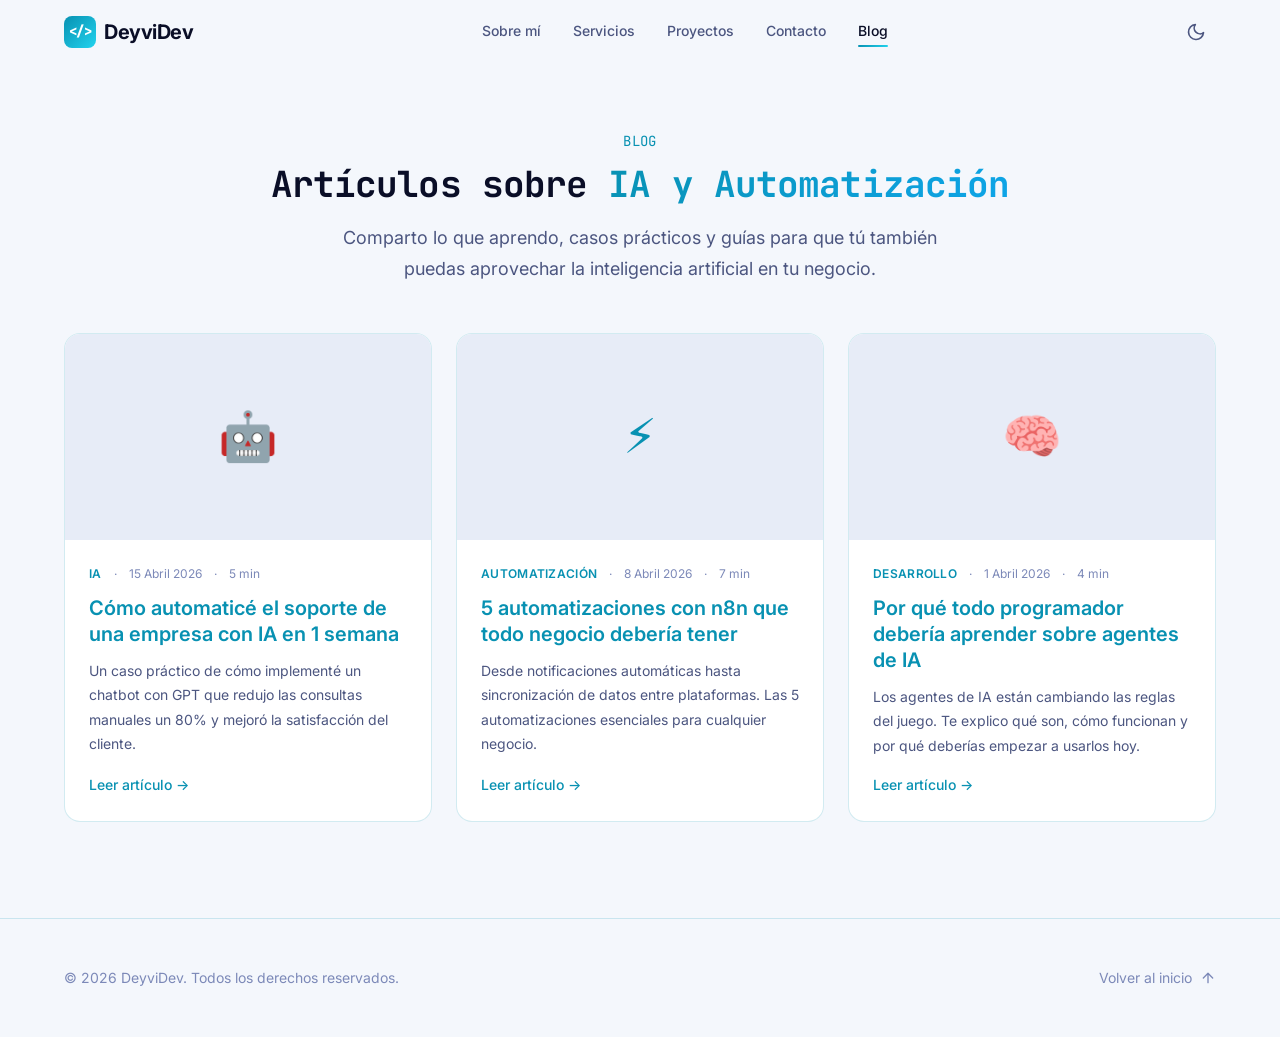
==== commit 85aa31e4: "Arreglar leads perdidos, quitar testimonios falsos y AdSense El formulario de contacto mostraba "Men" ====
--- a/blog/index.html
+++ b/blog/index.html
@@ -7,10 +7,6 @@
   <meta name="description" content="Artículos sobre IA, automatizaciones, desarrollo web y tecnología.">
 
   <link rel="icon" href="data:image/svg+xml,<svg xmlns='http://www.w3.org/2000/svg' viewBox='0 0 100 100'><text y='.9em' font-size='90'>⚡</text></svg>">
-
-  <!-- Google AdSense -->
-  <script async src="https://pagead2.googlesyndication.com/pagead/js/adsbygoogle.js?client=ca-pub-6408965175568821"
-       crossorigin="anonymous"></script>
 
   <link rel="preconnect" href="https://fonts.googleapis.com">
   <link rel="preconnect" href="https://fonts.gstatic.com" crossorigin>
--- a/css/variables.css
+++ b/css/variables.css
@@ -87,38 +87,38 @@
    ========================================================================== */
 
 [data-theme="dark"] {
-  --bg-primary: #0a0a0f;
-  --bg-secondary: #12121a;
-  --bg-tertiary: #1a1a28;
-  --bg-elevated: #1e1e2e;
+  --bg-primary: #0A0E27;
+  --bg-secondary: #131A3A;
+  --bg-tertiary: #1B234A;
+  --bg-elevated: #1B234A;
 
-  --text-primary: #e4e4e7;
-  --text-secondary: #a1a1aa;
-  --text-tertiary: #71717a;
-  --text-inverse: #18181b;
+  --text-primary: #FFFFFF;
+  --text-secondary: #AEB9E1;
+  --text-tertiary: #7C89B8;
+  --text-inverse: #0A0E27;
 
-  --accent: #6366f1;
-  --accent-hover: #818cf8;
-  --accent-subtle: rgba(99, 102, 241, 0.15);
-  --accent-secondary: #22d3ee;
-  --accent-secondary-subtle: rgba(34, 211, 238, 0.15);
+  --accent: #22D3EE;
+  --accent-hover: #67E8F9;
+  --accent-subtle: rgba(34, 211, 238, 0.12);
+  --accent-secondary: #0EA5E9;
+  --accent-secondary-subtle: rgba(14, 165, 233, 0.12);
 
-  --gradient-hero: linear-gradient(135deg, #6366f1, #22d3ee);
-  --gradient-text: linear-gradient(135deg, #818cf8, #22d3ee);
+  --gradient-hero: linear-gradient(135deg, #0EA5E9, #22D3EE);
+  --gradient-text: linear-gradient(135deg, #67E8F9, #22D3EE);
   --gradient-card: linear-gradient(145deg, var(--bg-secondary), var(--bg-tertiary));
 
-  --border-color: rgba(255, 255, 255, 0.08);
-  --border-color-hover: rgba(255, 255, 255, 0.15);
+  --border-color: rgba(34, 211, 238, 0.15);
+  --border-color-hover: rgba(34, 211, 238, 0.35);
 
-  --shadow-card: 0 4px 24px rgba(0, 0, 0, 0.4);
-  --shadow-glow: 0 0 40px rgba(99, 102, 241, 0.15);
+  --shadow-card: 0 4px 24px rgba(0, 0, 0, 0.45);
+  --shadow-glow: 0 0 40px rgba(34, 211, 238, 0.18);
 
-  --nav-bg: rgba(10, 10, 15, 0.85);
+  --nav-bg: rgba(10, 14, 39, 0.85);
   --nav-blur: blur(12px);
 
-  --code-bg: #1e1e2e;
-  --tag-bg: rgba(99, 102, 241, 0.12);
-  --tag-text: #a5b4fc;
+  --code-bg: #131A3A;
+  --tag-bg: rgba(34, 211, 238, 0.12);
+  --tag-text: #67E8F9;
 
   --success: #34d399;
   --error: #f87171;
@@ -130,38 +130,38 @@
    ========================================================================== */
 
 [data-theme="light"] {
-  --bg-primary: #fafafa;
-  --bg-secondary: #ffffff;
-  --bg-tertiary: #f4f4f5;
-  --bg-elevated: #ffffff;
+  --bg-primary: #F4F7FC;
+  --bg-secondary: #FFFFFF;
+  --bg-tertiary: #E7ECF7;
+  --bg-elevated: #FFFFFF;
 
-  --text-primary: #18181b;
-  --text-secondary: #52525b;
-  --text-tertiary: #a1a1aa;
-  --text-inverse: #fafafa;
+  --text-primary: #0A0E27;
+  --text-secondary: #4C5680;
+  --text-tertiary: #7C89B8;
+  --text-inverse: #FFFFFF;
 
-  --accent: #4f46e5;
-  --accent-hover: #6366f1;
-  --accent-subtle: rgba(79, 70, 229, 0.08);
-  --accent-secondary: #0891b2;
-  --accent-secondary-subtle: rgba(8, 145, 178, 0.08);
+  --accent: #0891B2;
+  --accent-hover: #0EA5E9;
+  --accent-subtle: rgba(8, 145, 178, 0.08);
+  --accent-secondary: #22D3EE;
+  --accent-secondary-subtle: rgba(34, 211, 238, 0.10);
 
-  --gradient-hero: linear-gradient(135deg, #4f46e5, #0891b2);
-  --gradient-text: linear-gradient(135deg, #4f46e5, #0891b2);
+  --gradient-hero: linear-gradient(135deg, #0891B2, #22D3EE);
+  --gradient-text: linear-gradient(135deg, #0891B2, #0EA5E9);
   --gradient-card: linear-gradient(145deg, var(--bg-secondary), var(--bg-tertiary));
 
-  --border-color: rgba(0, 0, 0, 0.08);
-  --border-color-hover: rgba(0, 0, 0, 0.15);
+  --border-color: rgba(8, 145, 178, 0.18);
+  --border-color-hover: rgba(8, 145, 178, 0.32);
 
-  --shadow-card: 0 4px 24px rgba(0, 0, 0, 0.08);
-  --shadow-glow: 0 0 40px rgba(79, 70, 229, 0.1);
+  --shadow-card: 0 4px 24px rgba(10, 14, 39, 0.08);
+  --shadow-glow: 0 0 40px rgba(8, 145, 178, 0.12);
 
-  --nav-bg: rgba(250, 250, 250, 0.85);
+  --nav-bg: rgba(244, 247, 252, 0.85);
   --nav-blur: blur(12px);
 
-  --code-bg: #f4f4f5;
-  --tag-bg: rgba(79, 70, 229, 0.08);
-  --tag-text: #4f46e5;
+  --code-bg: #E7ECF7;
+  --tag-bg: rgba(8, 145, 178, 0.08);
+  --tag-text: #0891B2;
 
   --success: #059669;
   --error: #dc2626;
--- a/css/styles.css
+++ b/css/styles.css
@@ -79,6 +79,16 @@
 .section__header {
   text-align: center;
   margin-bottom: var(--space-16);
+  position: relative;
+}
+
+.section__header::before {
+  content: '{ ... }';
+  display: block;
+  font-family: var(--font-mono);
+  font-size: var(--text-sm);
+  color: var(--accent-subtle);
+  margin-bottom: var(--space-2);
 }
 
 .section__label {
@@ -92,6 +102,7 @@
 }
 
 .section__title {
+  font-family: var(--font-mono);
   font-size: var(--text-4xl);
   font-weight: 700;
   line-height: var(--leading-tight);
@@ -122,7 +133,7 @@
   gap: var(--space-2);
   padding: var(--space-3) var(--space-6);
   border-radius: var(--radius-lg);
-  font-weight: 500;
+  font-weight: 700;
   font-size: var(--text-base);
   transition: all var(--duration-normal) var(--ease-out);
   position: relative;
@@ -131,14 +142,14 @@
 
 .btn--primary {
   background: var(--gradient-hero);
-  color: #fff;
-  box-shadow: 0 4px 15px rgba(99, 102, 241, 0.3);
+  color: var(--text-inverse);
+  box-shadow: 0 4px 15px rgba(34, 211, 238, 0.3);
 }
 
 .btn--primary:hover {
   transform: translateY(-2px);
-  box-shadow: 0 8px 25px rgba(99, 102, 241, 0.4);
-  color: #fff;
+  box-shadow: 0 8px 25px rgba(34, 211, 238, 0.4);
+  color: var(--text-inverse);
 }
 
 .btn--secondary {
@@ -208,7 +219,7 @@
   display: flex;
   align-items: center;
   justify-content: center;
-  color: #fff;
+  color: var(--text-inverse);
   font-size: var(--text-sm);
   font-weight: 800;
   font-family: var(--font-mono);
@@ -413,6 +424,7 @@
 }
 
 .hero__title {
+  font-family: var(--font-mono);
   font-size: var(--text-6xl);
   font-weight: 800;
   line-height: var(--leading-tight);
@@ -468,13 +480,29 @@
   padding: var(--space-10) var(--space-6) var(--space-6);
 }
 
+/* Mascota lobo — sin asset todavía; se oculta sola mientras no tenga src */
+.hero__mascot {
+  position: absolute;
+  bottom: -24px;
+  right: -16px;
+  width: 140px;
+  height: auto;
+  z-index: 1;
+  pointer-events: none;
+}
+
+.hero__mascot:not([src]),
+.hero__mascot[src=""] {
+  display: none;
+}
+
 /* Terminal */
 .hero__terminal {
   background: var(--bg-secondary);
   border: 1px solid var(--border-color);
   border-radius: var(--radius-xl);
   overflow: hidden;
-  box-shadow: var(--shadow-xl), 0 0 60px rgba(99,102,241,0.08);
+  box-shadow: var(--shadow-xl), 0 0 60px rgba(34,211,238,0.08);
 }
 
 .hero__terminal-header {
@@ -587,9 +615,9 @@
   gap: var(--space-3);
   padding: var(--space-3) var(--space-5);
   background: var(--accent);
-  color: #fff;
+  color: var(--text-inverse);
   border-radius: var(--radius-xl);
-  box-shadow: 0 8px 28px rgba(99, 102, 241, 0.45);
+  box-shadow: 0 8px 28px rgba(34, 211, 238, 0.45);
   z-index: 2;
   animation: hero-float-down 4s ease-in-out infinite 0.6s;
 }
@@ -720,6 +748,7 @@
 }
 
 .about__text h3 {
+  font-family: var(--font-mono);
   font-size: var(--text-3xl);
   font-weight: 700;
   margin-bottom: var(--space-6);
@@ -783,6 +812,35 @@
   transition: all var(--duration-normal) var(--ease-out);
   position: relative;
   overflow: hidden;
+}
+
+.service-card::before,
+.service-card::after {
+  content: '';
+  position: absolute;
+  width: 16px;
+  height: 16px;
+  border-color: var(--accent);
+  opacity: 0.4;
+  pointer-events: none;
+}
+
+.service-card::before {
+  top: var(--space-3);
+  left: var(--space-3);
+  border-top: 2px solid var(--accent);
+  border-left: 2px solid var(--accent);
+}
+
+.service-card::after {
+  bottom: var(--space-3);
+  right: var(--space-3);
+  border-bottom: 2px solid var(--accent);
+  border-right: 2px solid var(--accent);
+}
+
+.service-card:hover {
+  box-shadow: var(--shadow-glow);
 }
 
 .service-card::before {
@@ -825,8 +883,9 @@
 }
 
 .service-card__title {
+  font-family: var(--font-mono);
   font-size: var(--text-xl);
-  font-weight: 600;
+  font-weight: 700;
   margin-bottom: var(--space-3);
 }
 
@@ -863,7 +922,7 @@
 
 .filter-btn.active {
   background: var(--accent);
-  color: #fff;
+  color: var(--text-inverse);
   border-color: var(--accent);
 }
 
@@ -879,6 +938,10 @@
   border-radius: var(--radius-xl);
   overflow: hidden;
   transition: all var(--duration-normal) var(--ease-out);
+}
+
+.project-card:hover {
+  box-shadow: var(--shadow-glow);
 }
 
 .project-card:hover {
@@ -929,8 +992,9 @@
 }
 
 .project-card__title {
+  font-family: var(--font-mono);
   font-size: var(--text-lg);
-  font-weight: 600;
+  font-weight: 700;
   margin-bottom: var(--space-2);
 }
 
@@ -956,108 +1020,9 @@
   font-family: var(--font-mono);
 }
 
-/* ── Testimonials ──────────────────────────────────────────────── */
-.testimonials__carousel {
-  position: relative;
-  max-width: 800px;
-  margin: 0 auto;
-  overflow: hidden;
-}
-
-.testimonials__track {
-  display: flex;
-  transition: transform var(--duration-slow) var(--ease-out);
-}
-
-.testimonial-card {
-  min-width: 100%;
-  padding: var(--space-6) var(--space-8);
-  text-align: center;
-}
-
-.testimonial-card__quote {
-  font-size: var(--text-lg);
-  line-height: var(--leading-relaxed);
-  color: var(--text-primary);
-  margin-bottom: var(--space-5);
-  font-style: italic;
-  position: relative;
-}
-
-.testimonial-card__quote::before {
-  content: '"';
-  font-size: 3.5rem;
-  color: var(--accent);
-  opacity: 0.3;
-  position: absolute;
-  top: -16px;
-  left: 50%;
-  transform: translateX(-50%);
-  font-family: Georgia, serif;
-  line-height: 1;
-}
-
-.testimonial-card__author {
-  display: flex;
-  align-items: center;
-  justify-content: center;
-  gap: var(--space-4);
-}
-
-.testimonial-card__avatar {
-  width: 48px;
-  height: 48px;
-  border-radius: 50%;
-  background: var(--gradient-hero);
-  display: flex;
-  align-items: center;
-  justify-content: center;
-  font-weight: 700;
-  color: #fff;
-  font-size: var(--text-sm);
-}
-
-.testimonial-card__info {
-  text-align: left;
-}
-
-.testimonial-card__name {
-  font-weight: 600;
-  font-size: var(--text-base);
-}
-
-.testimonial-card__role {
-  font-size: var(--text-sm);
-  color: var(--text-tertiary);
-}
-
-.testimonials__dots {
-  display: flex;
-  justify-content: center;
-  gap: var(--space-2);
-  margin-top: var(--space-4);
-}
-
 /* Ocultar temporalmente la sección de blog */
 section#blog {
   display: none;
-}
-
-.testimonials__dot {
-  width: 10px;
-  height: 10px;
-  border-radius: 50%;
-  background: var(--border-color);
-  transition: all var(--duration-fast) var(--ease-out);
-  cursor: pointer;
-  border: none;
-  padding: 0;
-}
-
-.testimonials__dot.active {
-  background: var(--accent);
-  width: 30px;
-  border-radius: var(--radius-full);
 }
 
 /* ── Blog Preview ──────────────────────────────────────────────── */
@@ -1118,8 +1083,9 @@
 }
 
 .blog-card__title {
+  font-family: var(--font-mono);
   font-size: var(--text-lg);
-  font-weight: 600;
+  font-weight: 700;
   margin-bottom: var(--space-3);
   line-height: var(--leading-snug);
 }
@@ -1159,6 +1125,7 @@
 }
 
 .contact__info h3 {
+  font-family: var(--font-mono);
   font-size: var(--text-3xl);
   font-weight: 700;
   margin-bottom: var(--space-4);
@@ -1279,40 +1246,35 @@
   gap: var(--space-5);
 }
 
-.form-success {
+.form-error {
   display: none;
-  text-align: center;
-  padding: var(--space-10);
-}
-
-.form-success.visible {
+  margin-top: var(--space-5);
+  padding: var(--space-5);
+  border: 1px solid var(--error);
+  border-left-width: 3px;
+  border-radius: var(--radius-lg);
+  background: var(--bg-secondary);
+}
+
+.form-error.visible {
   display: block;
 }
 
-.form-success__icon {
-  width: 64px;
-  height: 64px;
-  background: rgba(52, 211, 153, 0.1);
-  border-radius: 50%;
-  display: flex;
-  align-items: center;
-  justify-content: center;
-  margin: 0 auto var(--space-5);
-  color: var(--success);
-}
-
-.form-success__icon svg {
-  width: 32px;
-  height: 32px;
-}
-
-.form-success h4 {
-  font-size: var(--text-xl);
+.form-error h4 {
+  font-size: var(--text-base);
+  color: var(--error);
   margin-bottom: var(--space-2);
 }
 
-.form-success p {
+.form-error p {
   color: var(--text-secondary);
+  font-size: var(--text-sm);
+  line-height: var(--leading-relaxed);
+}
+
+.form-error a {
+  color: var(--accent);
+  font-weight: 600;
 }
 
 /* ── Footer ────────────────────────────────────────────────────── */
@@ -1601,13 +1563,14 @@
 
 .process__step:hover .process__step-icon {
   background: var(--accent);
-  color: #fff;
+  color: var(--text-inverse);
   border-color: var(--accent);
 }
 
 .process__step-title {
+  font-family: var(--font-mono);
   font-size: var(--text-lg);
-  font-weight: 600;
+  font-weight: 700;
   margin-bottom: var(--space-3);
 }
 
@@ -1717,7 +1680,7 @@
   display: flex;
   align-items: center;
   justify-content: center;
-  box-shadow: 0 4px 20px rgba(37, 211, 102, 0.45);
+  box-shadow: 0 4px 20px rgba(37, 211, 102, 0.45), 0 0 0 2px rgba(34, 211, 238, 0.25);
   z-index: var(--z-sticky);
   transition: all var(--duration-normal) var(--ease-out);
 }
@@ -1726,7 +1689,7 @@
   background: #128C7E;
   color: #fff;
   transform: scale(1.1);
-  box-shadow: 0 8px 30px rgba(37, 211, 102, 0.55);
+  box-shadow: 0 8px 30px rgba(37, 211, 102, 0.55), 0 0 0 2px rgba(34, 211, 238, 0.4);
 }
 
 @media (max-width: 480px) {
